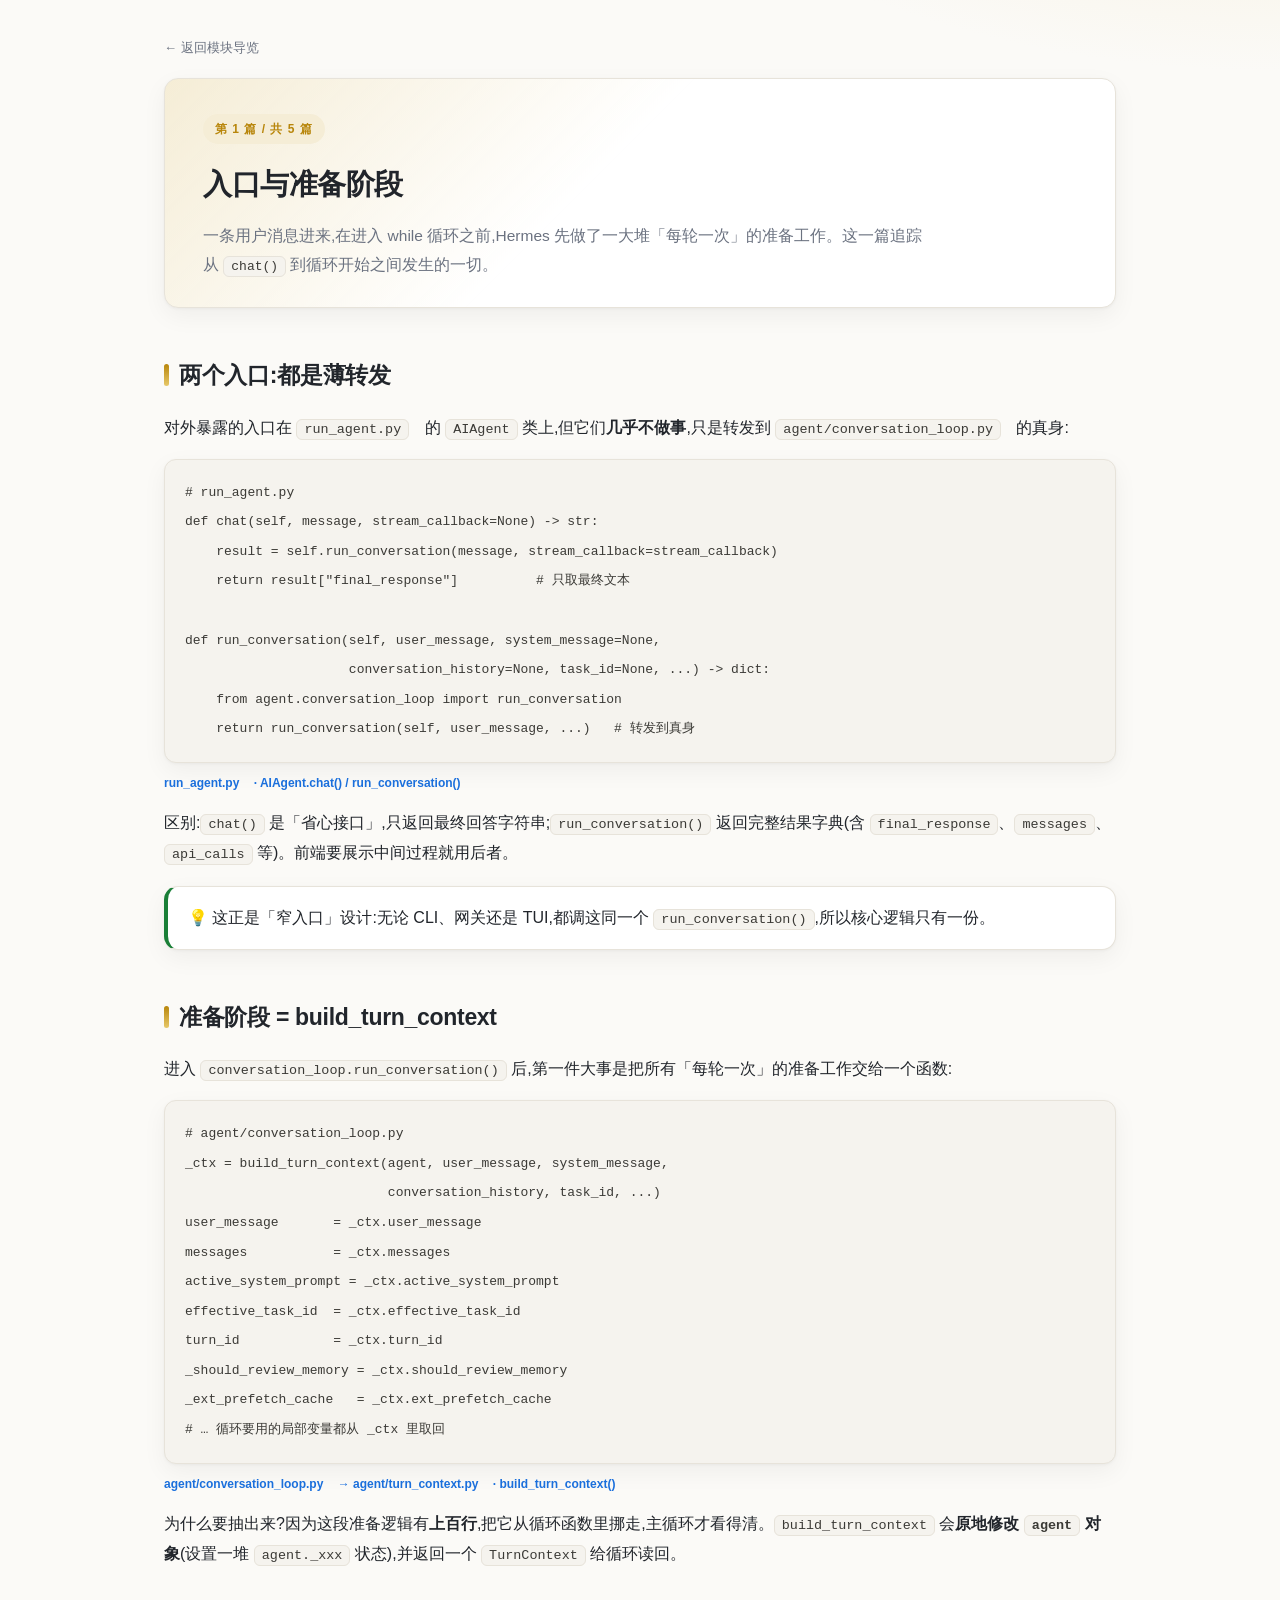
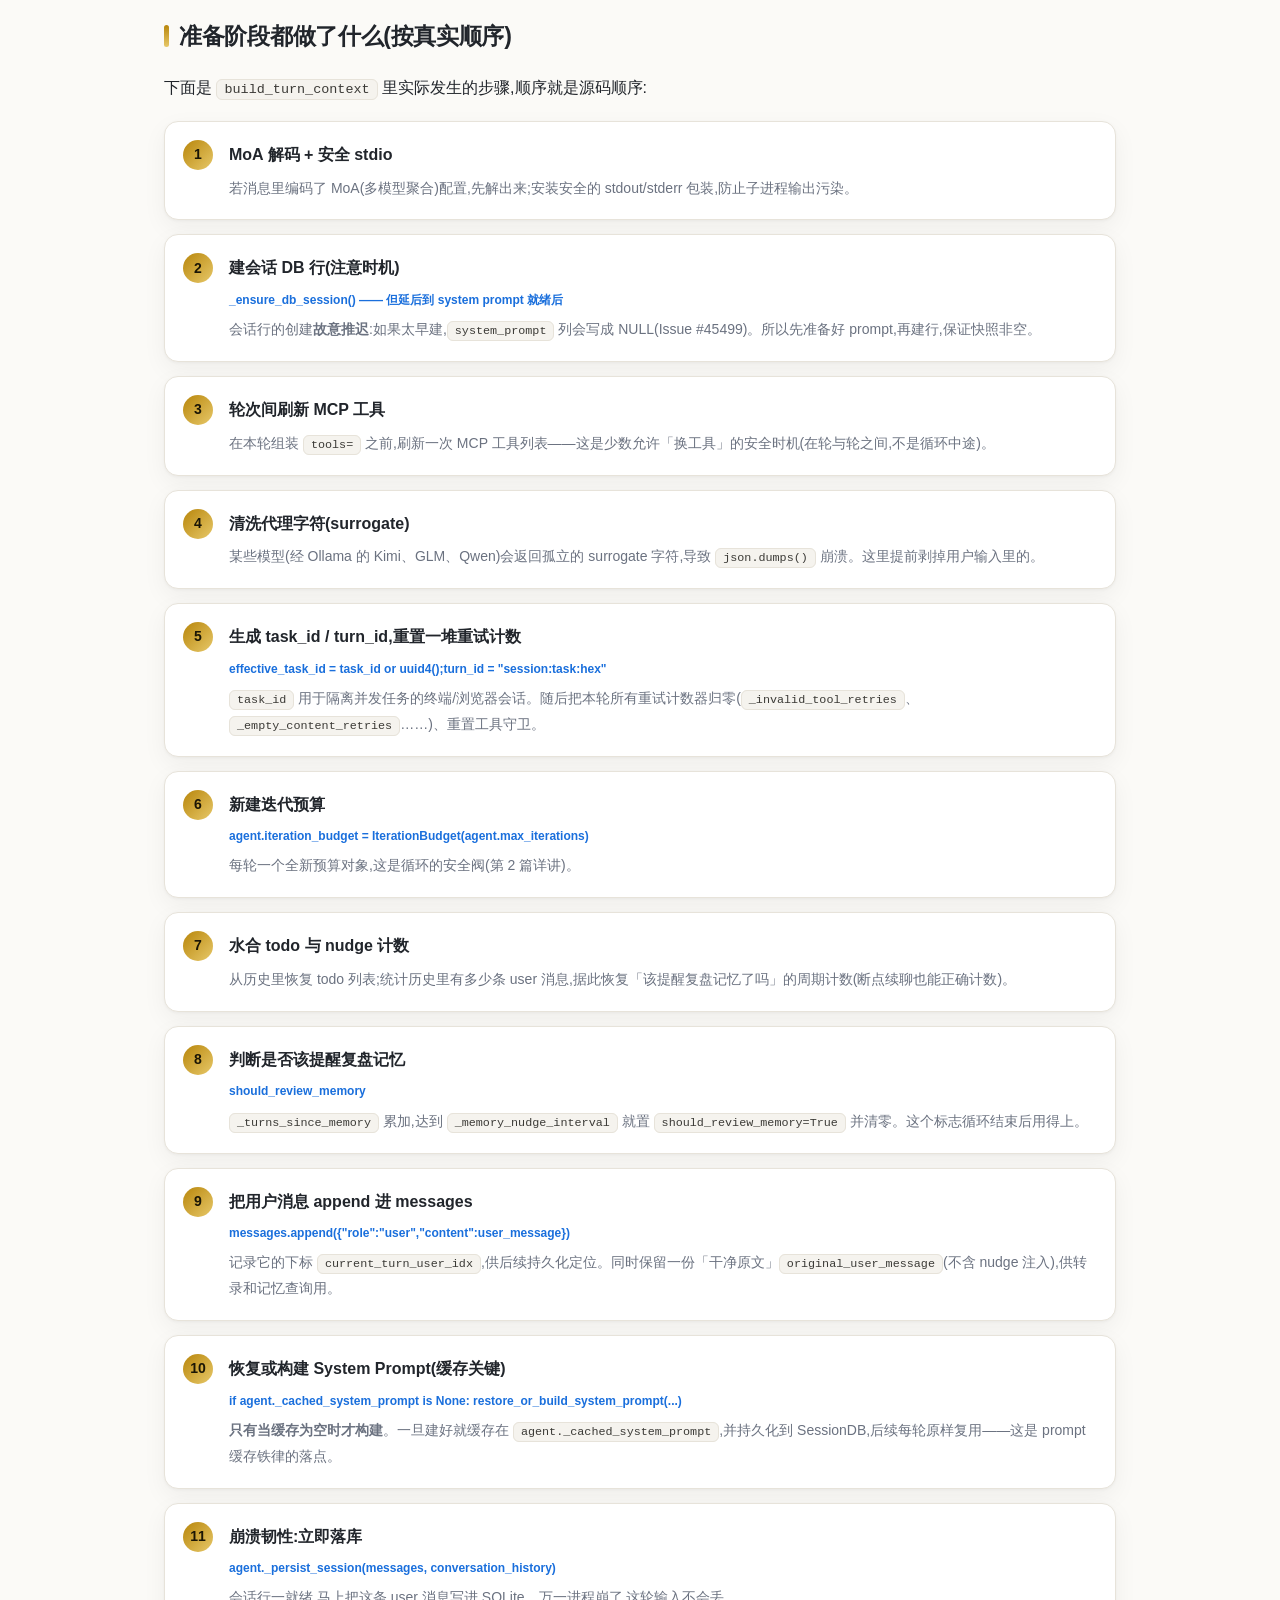
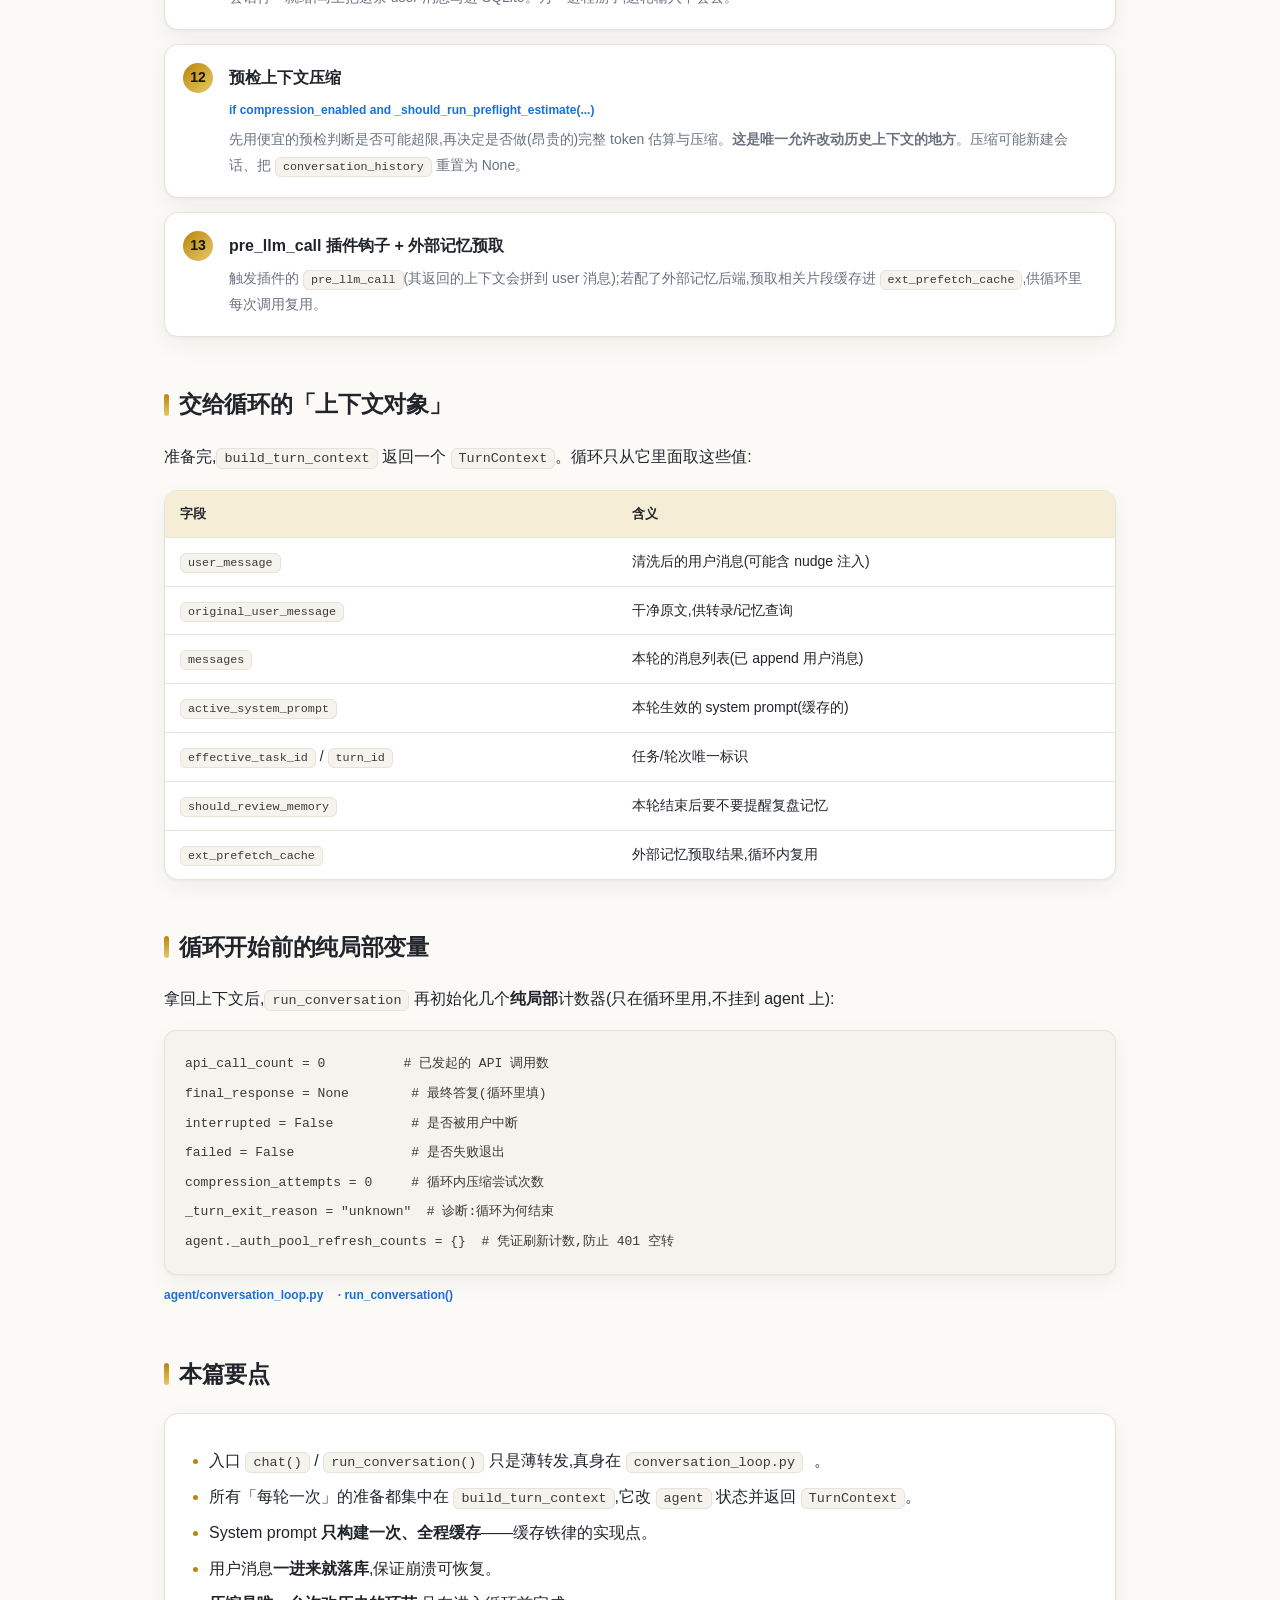
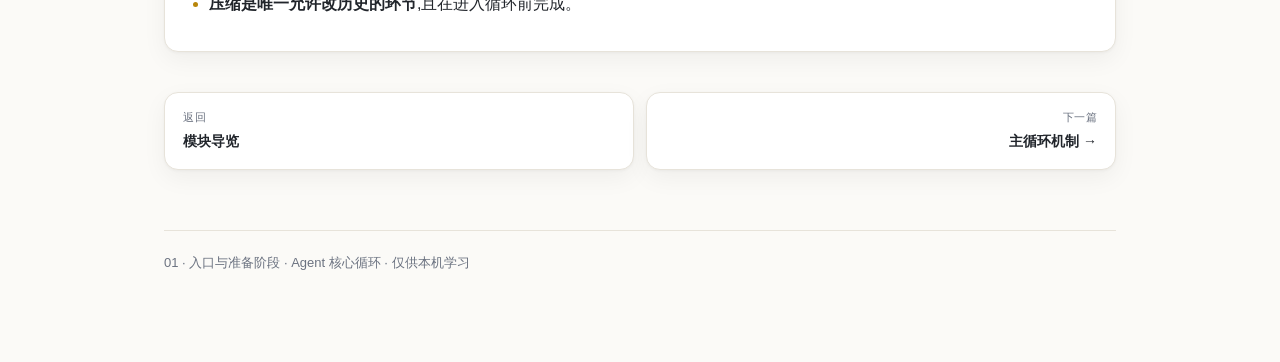
==== project-analysis/agent/01-entry-setup.html @ 7cfed2f9 "docs: add project-analysis source-study docs - AGENTS.md 完整中文版(AGENTS.zh.html) - 高层架构总览 + 请求全生命周期时序图" ====
<!DOCTYPE html>
<html lang="zh-CN">
<head>
<meta charset="UTF-8">
<meta name="viewport" content="width=device-width, initial-scale=1.0">
<title>01 · 入口与准备阶段 · Agent 核心循环</title>
<link rel="stylesheet" href="style.css">
</head>
<body>
<div id="progress"></div>
<div class="container">
<a class="back" href="index.html">返回模块导览</a>

<div class="hero">
  <span class="badge">第 1 篇 / 共 5 篇</span>
  <h1>入口与准备阶段</h1>
  <div class="sub">一条用户消息进来,在进入 while 循环之前,Hermes 先做了一大堆「每轮一次」的准备工作。这一篇追踪从 <code>chat()</code> 到循环开始之间发生的一切。</div>
</div>

<h2 id="entry">两个入口:都是薄转发</h2>
<p>对外暴露的入口在 <code>run_agent.py</code> 的 <code>AIAgent</code> 类上,但它们<strong>几乎不做事</strong>,只是转发到 <code>agent/conversation_loop.py</code> 的真身:</p>
<pre><code># run_agent.py
def chat(self, message, stream_callback=None) -> str:
    result = self.run_conversation(message, stream_callback=stream_callback)
    return result["final_response"]          # 只取最终文本

def run_conversation(self, user_message, system_message=None,
                     conversation_history=None, task_id=None, ...) -> dict:
    from agent.conversation_loop import run_conversation
    return run_conversation(self, user_message, ...)   # 转发到真身
</code></pre>
<div class="filehint">run_agent.py · AIAgent.chat() / run_conversation()</div>
<p>区别:<code>chat()</code> 是「省心接口」,只返回最终回答字符串;<code>run_conversation()</code> 返回完整结果字典(含 <code>final_response</code>、<code>messages</code>、<code>api_calls</code> 等)。前端要展示中间过程就用后者。</p>
<div class="box tip">这正是「窄入口」设计:无论 CLI、网关还是 TUI,都调这同一个 <code>run_conversation()</code>,所以核心逻辑只有一份。</div>

<h2 id="prologue">准备阶段 = build_turn_context</h2>
<p>进入 <code>conversation_loop.run_conversation()</code> 后,第一件大事是把所有「每轮一次」的准备工作交给一个函数:</p>
<pre><code># agent/conversation_loop.py
_ctx = build_turn_context(agent, user_message, system_message,
                          conversation_history, task_id, ...)
user_message       = _ctx.user_message
messages           = _ctx.messages
active_system_prompt = _ctx.active_system_prompt
effective_task_id  = _ctx.effective_task_id
turn_id            = _ctx.turn_id
_should_review_memory = _ctx.should_review_memory
_ext_prefetch_cache   = _ctx.ext_prefetch_cache
# … 循环要用的局部变量都从 _ctx 里取回
</code></pre>
<div class="filehint">agent/conversation_loop.py → agent/turn_context.py · build_turn_context()</div>
<p>为什么要抽出来?因为这段准备逻辑有<strong>上百行</strong>,把它从循环函数里挪走,主循环才看得清。<code>build_turn_context</code> 会<strong>原地修改 <code>agent</code> 对象</strong>(设置一堆 <code>agent._xxx</code> 状态),并返回一个 <code>TurnContext</code> 给循环读回。</p>

<h2 id="order">准备阶段都做了什么(按真实顺序)</h2>
<p>下面是 <code>build_turn_context</code> 里实际发生的步骤,顺序就是源码顺序:</p>
<ol class="steps">
  <li>
    <h4>MoA 解码 + 安全 stdio</h4>
    <p>若消息里编码了 MoA(多模型聚合)配置,先解出来;安装安全的 stdout/stderr 包装,防止子进程输出污染。</p>
  </li>
  <li>
    <h4>建会话 DB 行(注意时机)</h4>
    <p class="where">_ensure_db_session() —— 但延后到 system prompt 就绪后</p>
    <p>会话行的创建<strong>故意推迟</strong>:如果太早建,<code>system_prompt</code> 列会写成 NULL(Issue #45499)。所以先准备好 prompt,再建行,保证快照非空。</p>
  </li>
  <li>
    <h4>轮次间刷新 MCP 工具</h4>
    <p>在本轮组装 <code>tools=</code> 之前,刷新一次 MCP 工具列表——这是少数允许「换工具」的安全时机(在轮与轮之间,不是循环中途)。</p>
  </li>
  <li>
    <h4>清洗代理字符(surrogate)</h4>
    <p>某些模型(经 Ollama 的 Kimi、GLM、Qwen)会返回孤立的 surrogate 字符,导致 <code>json.dumps()</code> 崩溃。这里提前剥掉用户输入里的。</p>
  </li>
  <li>
    <h4>生成 task_id / turn_id,重置一堆重试计数</h4>
    <p class="where">effective_task_id = task_id or uuid4();turn_id = "session:task:hex"</p>
    <p><code>task_id</code> 用于隔离并发任务的终端/浏览器会话。随后把本轮所有重试计数器归零(<code>_invalid_tool_retries</code>、<code>_empty_content_retries</code>……)、重置工具守卫。</p>
  </li>
  <li>
    <h4>新建迭代预算</h4>
    <p class="where">agent.iteration_budget = IterationBudget(agent.max_iterations)</p>
    <p>每轮一个全新预算对象,这是循环的安全阀(第 2 篇详讲)。</p>
  </li>
  <li>
    <h4>水合 todo 与 nudge 计数</h4>
    <p>从历史里恢复 todo 列表;统计历史里有多少条 user 消息,据此恢复「该提醒复盘记忆了吗」的周期计数(断点续聊也能正确计数)。</p>
  </li>
  <li>
    <h4>判断是否该提醒复盘记忆</h4>
    <p class="where">should_review_memory</p>
    <p><code>_turns_since_memory</code> 累加,达到 <code>_memory_nudge_interval</code> 就置 <code>should_review_memory=True</code> 并清零。这个标志循环结束后用得上。</p>
  </li>
  <li>
    <h4>把用户消息 append 进 messages</h4>
    <p class="where">messages.append({"role":"user","content":user_message})</p>
    <p>记录它的下标 <code>current_turn_user_idx</code>,供后续持久化定位。同时保留一份「干净原文」<code>original_user_message</code>(不含 nudge 注入),供转录和记忆查询用。</p>
  </li>
  <li>
    <h4>恢复或构建 System Prompt(缓存关键)</h4>
    <p class="where">if agent._cached_system_prompt is None: restore_or_build_system_prompt(...)</p>
    <p><strong>只有当缓存为空时才构建</strong>。一旦建好就缓存在 <code>agent._cached_system_prompt</code>,并持久化到 SessionDB,后续每轮原样复用——这是 prompt 缓存铁律的落点。</p>
  </li>
  <li>
    <h4>崩溃韧性:立即落库</h4>
    <p class="where">agent._persist_session(messages, conversation_history)</p>
    <p>会话行一就绪,马上把这条 user 消息写进 SQLite。万一进程崩了,这轮输入不会丢。</p>
  </li>
  <li>
    <h4>预检上下文压缩</h4>
    <p class="where">if compression_enabled and _should_run_preflight_estimate(...)</p>
    <p>先用便宜的预检判断是否可能超限,再决定是否做(昂贵的)完整 token 估算与压缩。<strong>这是唯一允许改动历史上下文的地方</strong>。压缩可能新建会话、把 <code>conversation_history</code> 重置为 None。</p>
  </li>
  <li>
    <h4>pre_llm_call 插件钩子 + 外部记忆预取</h4>
    <p>触发插件的 <code>pre_llm_call</code>(其返回的上下文会拼到 user 消息);若配了外部记忆后端,预取相关片段缓存进 <code>ext_prefetch_cache</code>,供循环里每次调用复用。</p>
  </li>
</ol>

<h2 id="ctx">交给循环的「上下文对象」</h2>
<p>准备完,<code>build_turn_context</code> 返回一个 <code>TurnContext</code>。循环只从它里面取这些值:</p>
<table>
<tr><th>字段</th><th>含义</th></tr>
<tr><td><code>user_message</code></td><td>清洗后的用户消息(可能含 nudge 注入)</td></tr>
<tr><td><code>original_user_message</code></td><td>干净原文,供转录/记忆查询</td></tr>
<tr><td><code>messages</code></td><td>本轮的消息列表(已 append 用户消息)</td></tr>
<tr><td><code>active_system_prompt</code></td><td>本轮生效的 system prompt(缓存的)</td></tr>
<tr><td><code>effective_task_id</code> / <code>turn_id</code></td><td>任务/轮次唯一标识</td></tr>
<tr><td><code>should_review_memory</code></td><td>本轮结束后要不要提醒复盘记忆</td></tr>
<tr><td><code>ext_prefetch_cache</code></td><td>外部记忆预取结果,循环内复用</td></tr>
</table>

<h2 id="counters">循环开始前的纯局部变量</h2>
<p>拿回上下文后,<code>run_conversation</code> 再初始化几个<strong>纯局部</strong>计数器(只在循环里用,不挂到 agent 上):</p>
<pre><code>api_call_count = 0          # 已发起的 API 调用数
final_response = None        # 最终答复(循环里填)
interrupted = False          # 是否被用户中断
failed = False               # 是否失败退出
compression_attempts = 0     # 循环内压缩尝试次数
_turn_exit_reason = "unknown"  # 诊断:循环为何结束
agent._auth_pool_refresh_counts = {}  # 凭证刷新计数,防止 401 空转
</code></pre>
<div class="filehint">agent/conversation_loop.py · run_conversation()</div>

<h2 id="takeaway">本篇要点</h2>
<div class="box">
<ul>
<li>入口 <code>chat()</code> / <code>run_conversation()</code> 只是薄转发,真身在 <code>conversation_loop.py</code>。</li>
<li>所有「每轮一次」的准备都集中在 <code>build_turn_context</code>,它改 <code>agent</code> 状态并返回 <code>TurnContext</code>。</li>
<li>System prompt <strong>只构建一次、全程缓存</strong>——缓存铁律的实现点。</li>
<li>用户消息<strong>一进来就落库</strong>,保证崩溃可恢复。</li>
<li><strong>压缩是唯一允许改历史的环节</strong>,且在进入循环前完成。</li>
</ul>
</div>

<div class="docnav">
  <a href="index.html">
    <div class="label">返回</div>
    <div class="title">模块导览</div>
  </a>
  <a class="next" href="02-main-loop.html">
    <div class="label">下一篇</div>
    <div class="title">主循环机制 →</div>
  </a>
</div>

<footer>01 · 入口与准备阶段 · Agent 核心循环 · 仅供本机学习</footer>
</div>
<script src="../vscode-links.js"></script>
<script>
  const bar = document.getElementById('progress');
  const onScroll = () => { const h=document.documentElement; const sc=h.scrollTop||document.body.scrollTop;
    const max=h.scrollHeight-h.clientHeight; bar.style.width=(max>0?(sc/max)*100:0)+'%'; };
  document.addEventListener('scroll', onScroll, { passive:true }); onScroll();
</script>
</body>
</html>
---- project-analysis/agent/style.css ----
/* Hermes 源码学习 · agent 核心循环模块 · 共享样式 */
:root {
  --bg:#fbfaf7; --panel:#ffffff; --fg:#21252b; --muted:#6b7280; --border:#e7e3da;
  --accent:#b8860b; --accent-soft:#f5edd6; --accent2:#1a6fdc;
  --code-bg:#f5f3ee; --code-fg:#3b3a36;
  --warn:#9a6700; --warn-bg:#fff8c5; --ok:#1a7f37; --ok-bg:#dafbe1; --bad:#cf222e; --bad-bg:#ffebe9;
  --shadow:0 1px 3px rgba(0,0,0,.04), 0 8px 24px rgba(0,0,0,.05);
  --radius:14px;
}
@media (prefers-color-scheme: dark) {
  :root { --bg:#0b0e14; --panel:#11161f; --fg:#e6edf3; --muted:#9aa4b2; --border:#222a36;
          --accent:#e3b341; --accent-soft:#231d10; --accent2:#58a6ff;
          --code-bg:#0d1117; --code-fg:#c9d1d9; --warn-bg:#2d2a00; --ok-bg:#0f2417; --bad-bg:#2d0f12;
          --shadow:0 1px 3px rgba(0,0,0,.3), 0 8px 30px rgba(0,0,0,.4); }
}
* { box-sizing:border-box; }
html { scroll-behavior:smooth; }
body { margin:0; font-family:-apple-system,BlinkMacSystemFont,"PingFang SC","Segoe UI",Roboto,Helvetica,Arial,sans-serif;
       color:var(--fg); background:radial-gradient(1200px 600px at 100% -5%, var(--accent-soft), transparent 55%),var(--bg);
       line-height:1.85; font-size:16px; -webkit-font-smoothing:antialiased; }
#progress { position:fixed; top:0; left:0; height:3px; width:0;
            background:linear-gradient(90deg,var(--accent),#e7c869); z-index:99; transition:width .1s; }
.container { max-width:1000px; margin:0 auto; padding:32px 24px 90px; }
.back { display:inline-block; font-size:13px; color:var(--muted); text-decoration:none; margin-bottom:18px; }
.back:hover { color:var(--accent2); }
.back::before { content:"← "; }

.hero { background:var(--panel); border:1px solid var(--border); border-radius:var(--radius);
        padding:34px 38px 28px; box-shadow:var(--shadow); margin-bottom:28px;
        background-image:linear-gradient(135deg, var(--accent-soft) 0%, transparent 45%); }
.hero .badge { display:inline-block; font-size:12px; font-weight:700; letter-spacing:1px;
               color:var(--accent); background:var(--accent-soft); padding:4px 12px; border-radius:20px; text-transform:uppercase; }
.hero h1 { margin:14px 0 0; font-size:29px; font-weight:800; letter-spacing:-.5px; }
.hero .sub { color:var(--muted); margin-top:10px; font-size:15.5px; max-width:720px; }

h2 { font-size:23px; font-weight:700; margin:46px 0 16px; letter-spacing:-.3px;
     display:flex; align-items:center; gap:10px; scroll-margin-top:20px; }
h2::before { content:""; width:5px; height:22px; border-radius:3px; background:linear-gradient(180deg,var(--accent),#e7c869); }
h3 { font-size:17.5px; font-weight:700; margin-top:30px; scroll-margin-top:20px; }
h4 { font-size:14.5px; font-weight:700; margin-top:22px; color:var(--accent2); }
p { margin:14px 0; }
a { color:var(--accent2); }
strong { font-weight:700; }
em { color:var(--fg); font-style:normal; background:linear-gradient(180deg,transparent 65%,var(--accent-soft) 65%); padding:0 2px; }

code { background:var(--code-bg); padding:2px 7px; border-radius:6px; font-size:84%; color:var(--code-fg);
       font-family:"SF Mono",Menlo,Consolas,monospace; border:1px solid var(--border); }
pre { background:var(--code-bg); padding:18px 20px; border-radius:12px; overflow-x:auto;
      border:1px solid var(--border); box-shadow:var(--shadow); }
pre code { background:none; padding:0; border:none; font-size:13px; line-height:1.7; }
.filehint { font-size:12px; color:var(--accent2); font-weight:600; margin:-8px 0 8px; }

blockquote { border:none; margin:0 0 18px; padding:16px 20px; background:var(--panel);
             border-radius:var(--radius); box-shadow:var(--shadow); border-left:4px solid var(--accent); font-size:15px; }
.box { border:1px solid var(--border); border-radius:var(--radius); padding:16px 20px; margin:18px 0;
       background:var(--panel); box-shadow:var(--shadow); }
.box.warn { background:linear-gradient(0deg,var(--warn-bg),var(--warn-bg)); border-color:#e6c200; border-left:4px solid var(--warn); }
.box.warn::before { content:"⚠ "; font-weight:700; }
.box.tip { border-left:4px solid var(--ok); }
.box.tip::before { content:"💡 "; }

.diagram { background:var(--panel); border:1px solid var(--border); border-radius:var(--radius);
           padding:22px; box-shadow:var(--shadow); margin:18px 0; overflow-x:auto; text-align:center; }
.diagram .mermaid { display:inline-block; min-width:100%; }

.steps { counter-reset:step; margin:18px 0; padding:0; list-style:none; }
.steps > li { position:relative; background:var(--panel); border:1px solid var(--border); border-radius:var(--radius);
              padding:18px 20px 18px 64px; margin-bottom:14px; box-shadow:var(--shadow); }
.steps > li::before { counter-increment:step; content:counter(step); position:absolute; left:18px; top:18px;
                      width:30px; height:30px; border-radius:50%; background:linear-gradient(135deg,var(--accent),#e7c869);
                      color:#1a1505; font-weight:800; display:flex; align-items:center; justify-content:center; font-size:14px; }
.steps > li h4 { margin:0 0 6px; font-size:16px; color:var(--fg); }
.steps > li p { margin:6px 0 0; font-size:14px; color:var(--muted); }
.steps .where { font-size:12px; color:var(--accent2); font-weight:600; }

table { border-collapse:separate; border-spacing:0; width:100%; margin:18px 0; font-size:14px;
        background:var(--panel); border:1px solid var(--border); border-radius:var(--radius); overflow:hidden; box-shadow:var(--shadow); }
th,td { padding:11px 15px; text-align:left; border-bottom:1px solid var(--border); vertical-align:top; }
tr:last-child td { border-bottom:none; }
th { background:var(--accent-soft); font-weight:700; font-size:13px; }
tr:hover { background:var(--code-bg); }
ul,ol { padding-left:24px; }
li { margin:6px 0; }
li::marker { color:var(--accent); }

/* 文档间导航 */
.docnav { display:flex; justify-content:space-between; gap:12px; margin-top:40px; }
.docnav a { flex:1; text-decoration:none; padding:14px 18px; border:1px solid var(--border); border-radius:var(--radius);
            background:var(--panel); box-shadow:var(--shadow); transition:all .15s; font-size:14px; }
.docnav a:hover { border-color:var(--accent); transform:translateY(-2px); }
.docnav .label { font-size:11px; color:var(--muted); text-transform:uppercase; letter-spacing:.5px; }
.docnav .title { font-weight:700; color:var(--fg); margin-top:2px; }
.docnav .next { text-align:right; }

/* 模块导航卡片(index 用) */
.toc { display:grid; grid-template-columns:1fr; gap:14px; margin-top:18px; }
.toc a { display:flex; align-items:flex-start; gap:16px; text-decoration:none; background:var(--panel);
         border:1px solid var(--border); border-radius:var(--radius); padding:18px 20px; box-shadow:var(--shadow);
         transition:all .15s; }
.toc a:hover { border-color:var(--accent); transform:translateY(-2px); }
.toc .n { flex-shrink:0; width:34px; height:34px; border-radius:9px; background:linear-gradient(135deg,var(--accent),#e7c869);
          color:#1a1505; font-weight:800; display:flex; align-items:center; justify-content:center; font-size:15px; }
.toc .tc-body { flex:1; }
.toc .tc-title { font-weight:700; color:var(--fg); font-size:16px; }
.toc .tc-desc { color:var(--muted); font-size:13.5px; margin-top:3px; }
.toc .tc-files { color:var(--accent2); font-size:12px; margin-top:6px; font-family:"SF Mono",Menlo,Consolas,monospace; }

footer { margin-top:60px; color:var(--muted); font-size:13px; border-top:1px solid var(--border); padding-top:20px; }

@media (max-width:720px) { .docnav { flex-direction:column; } }
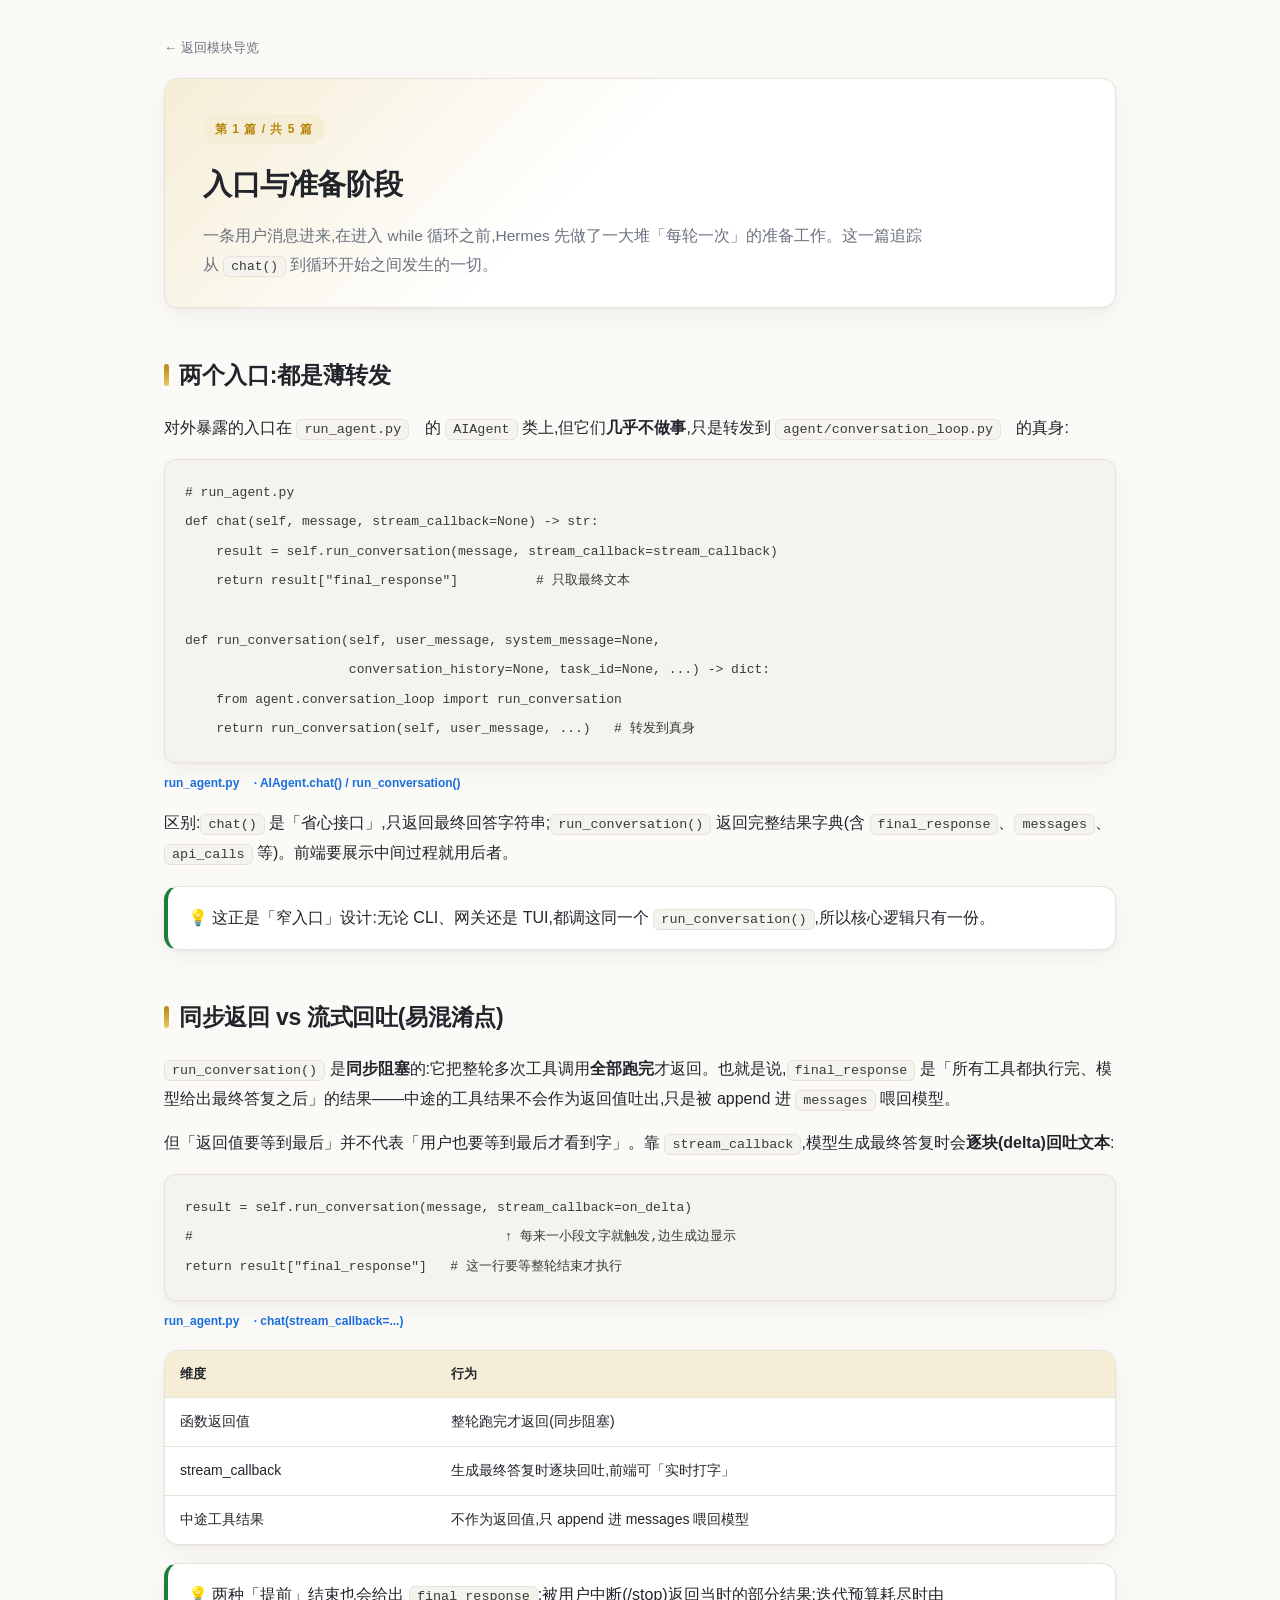
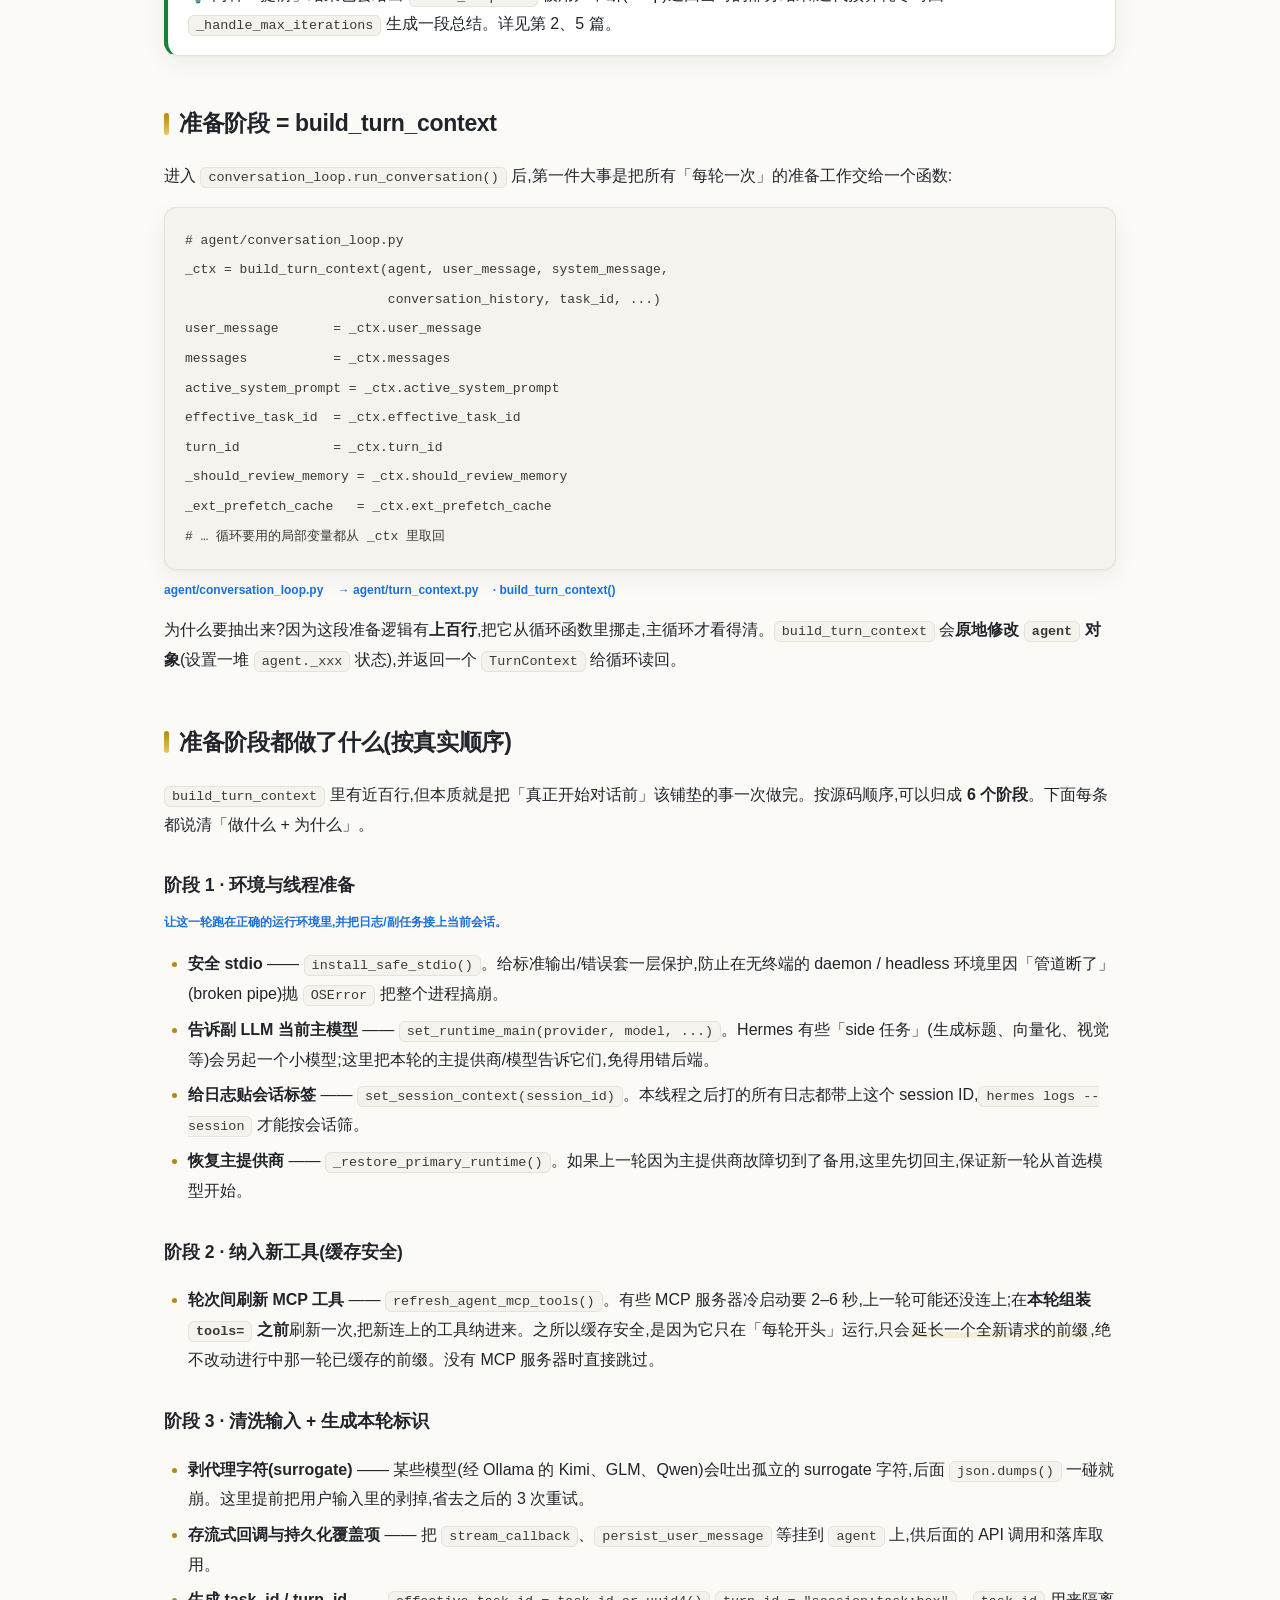
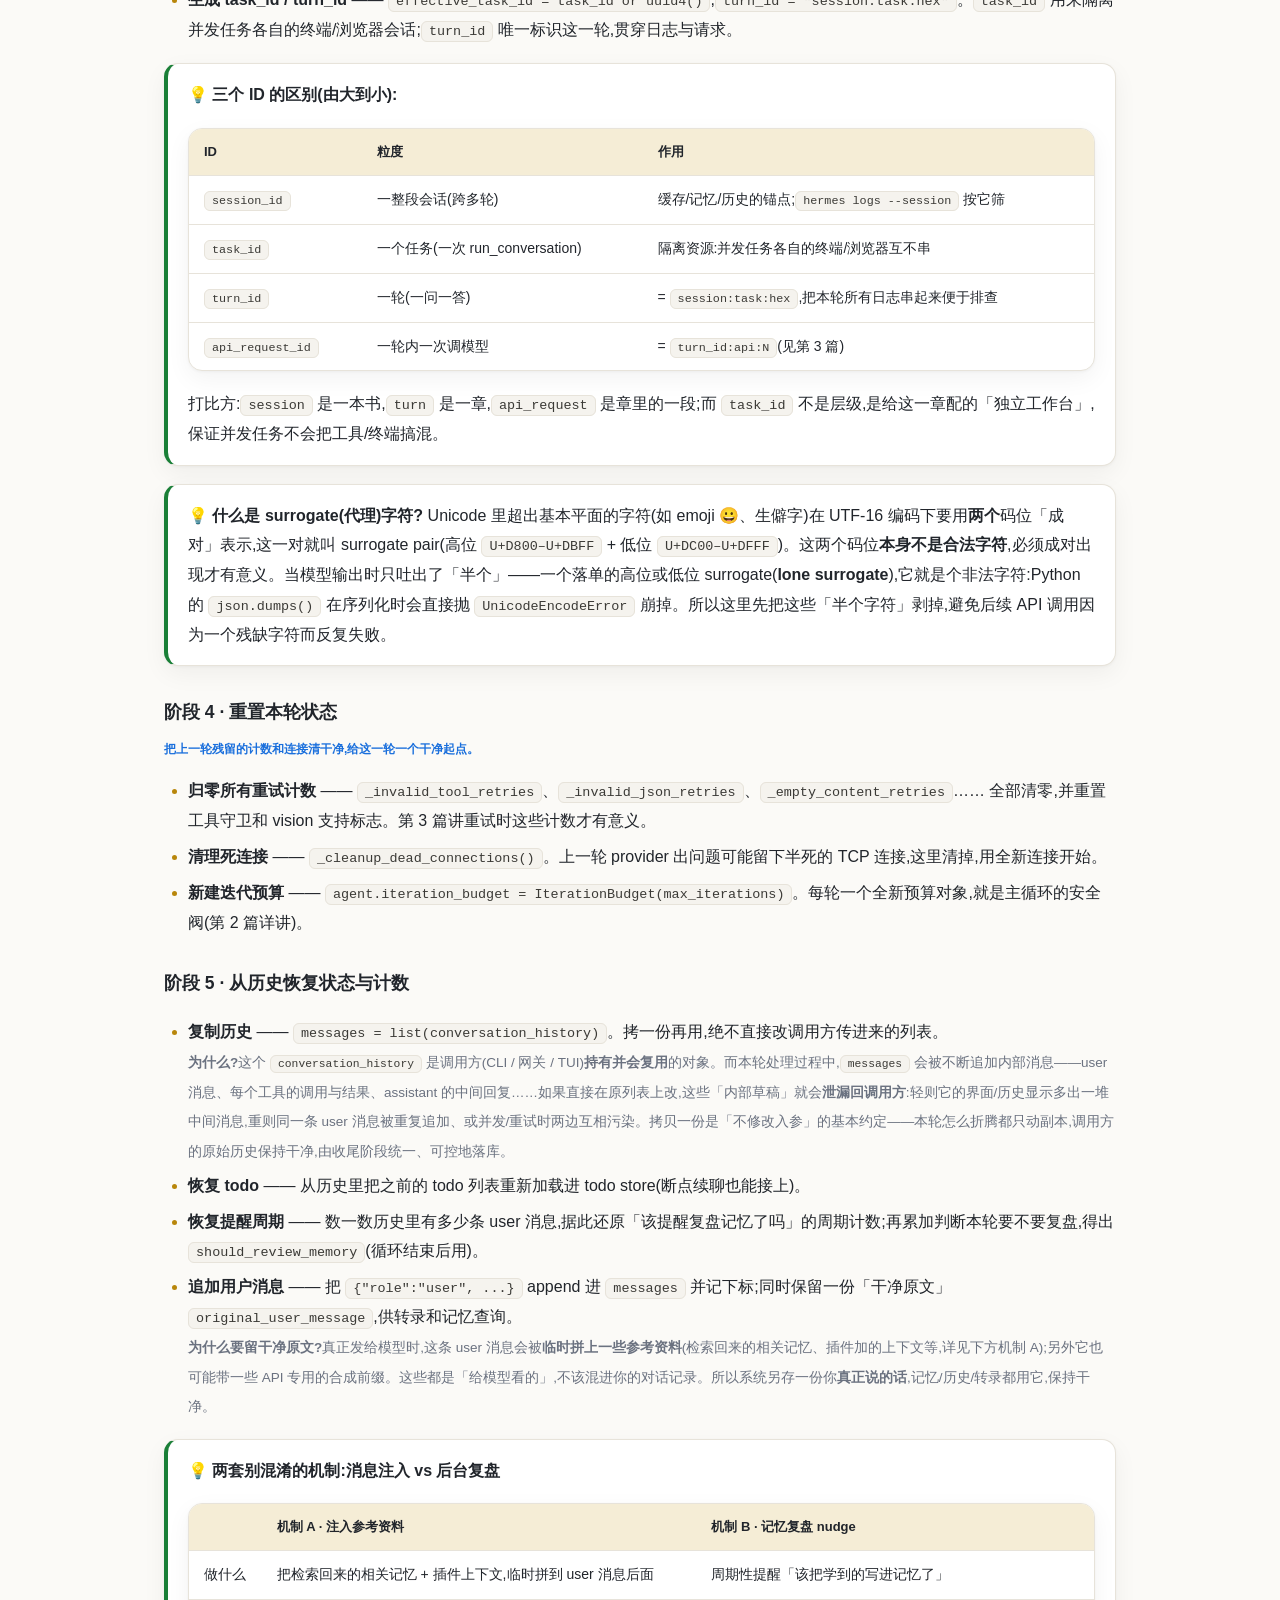
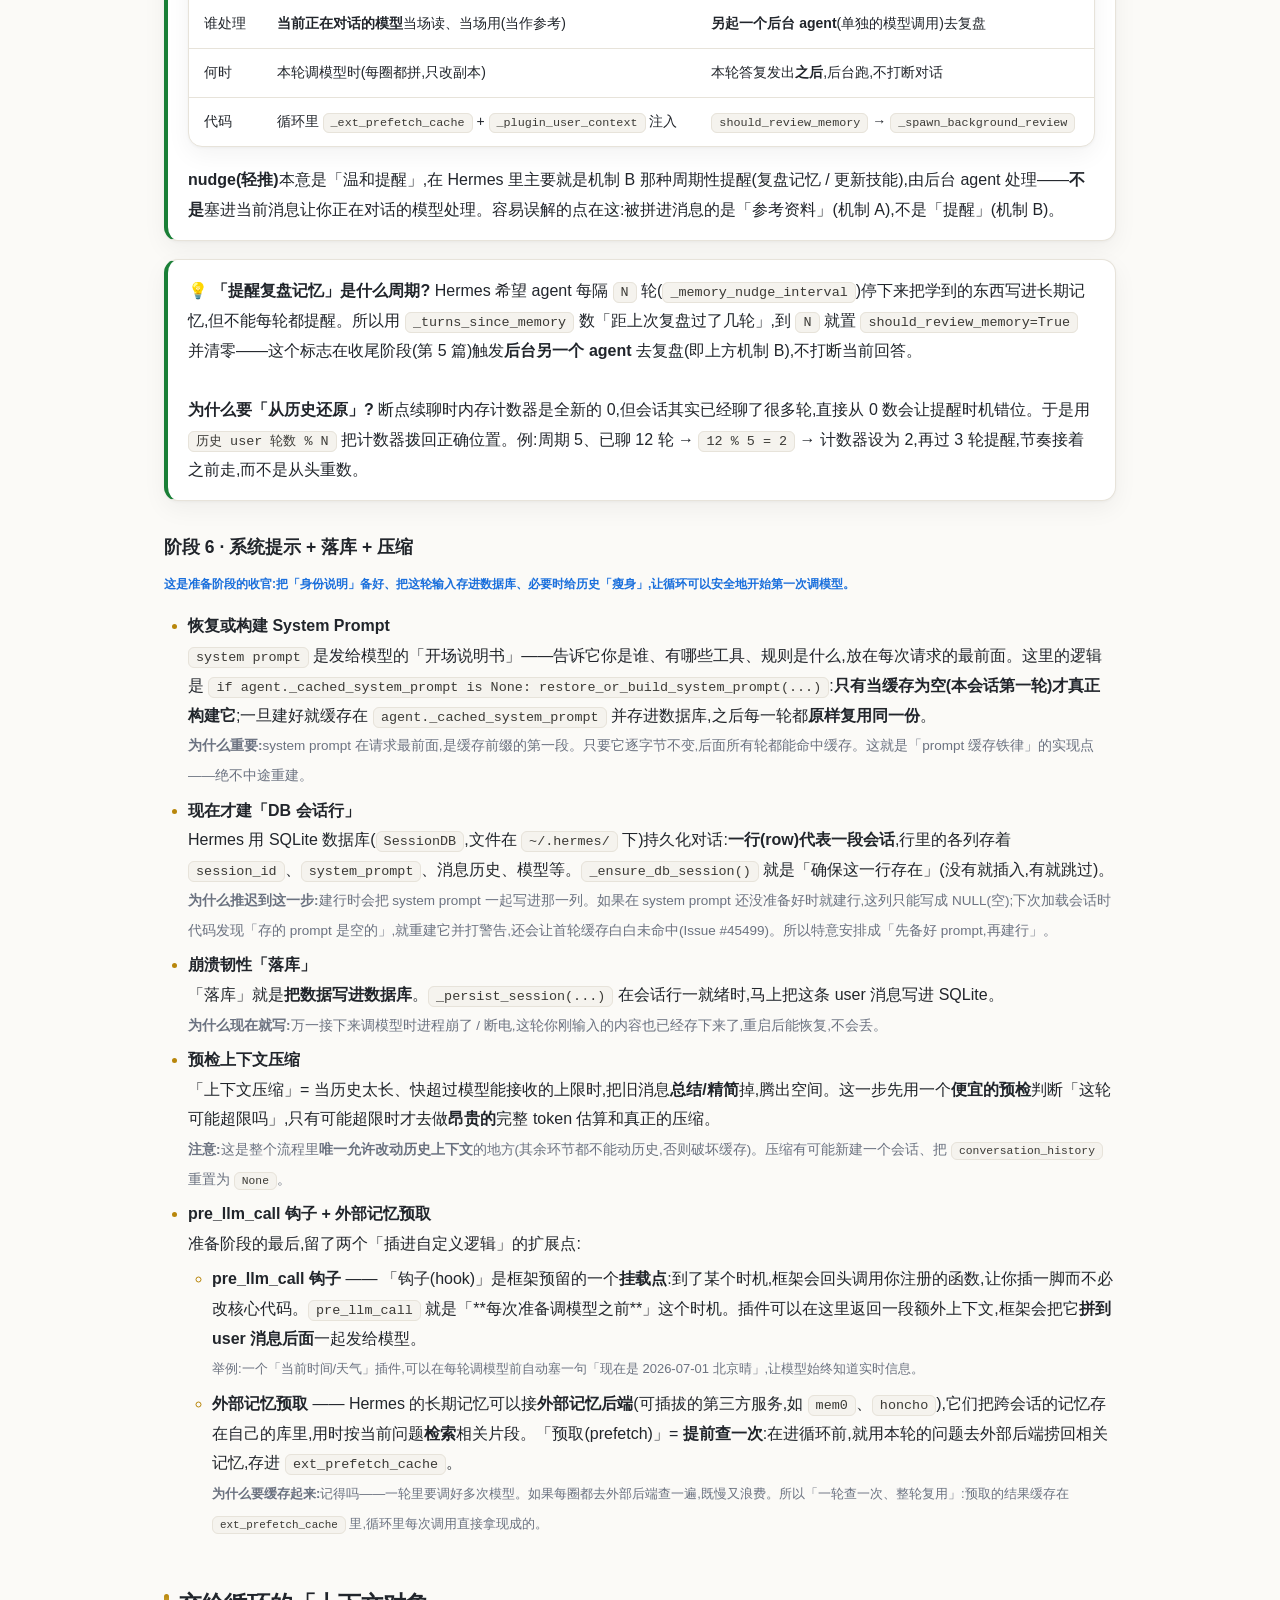
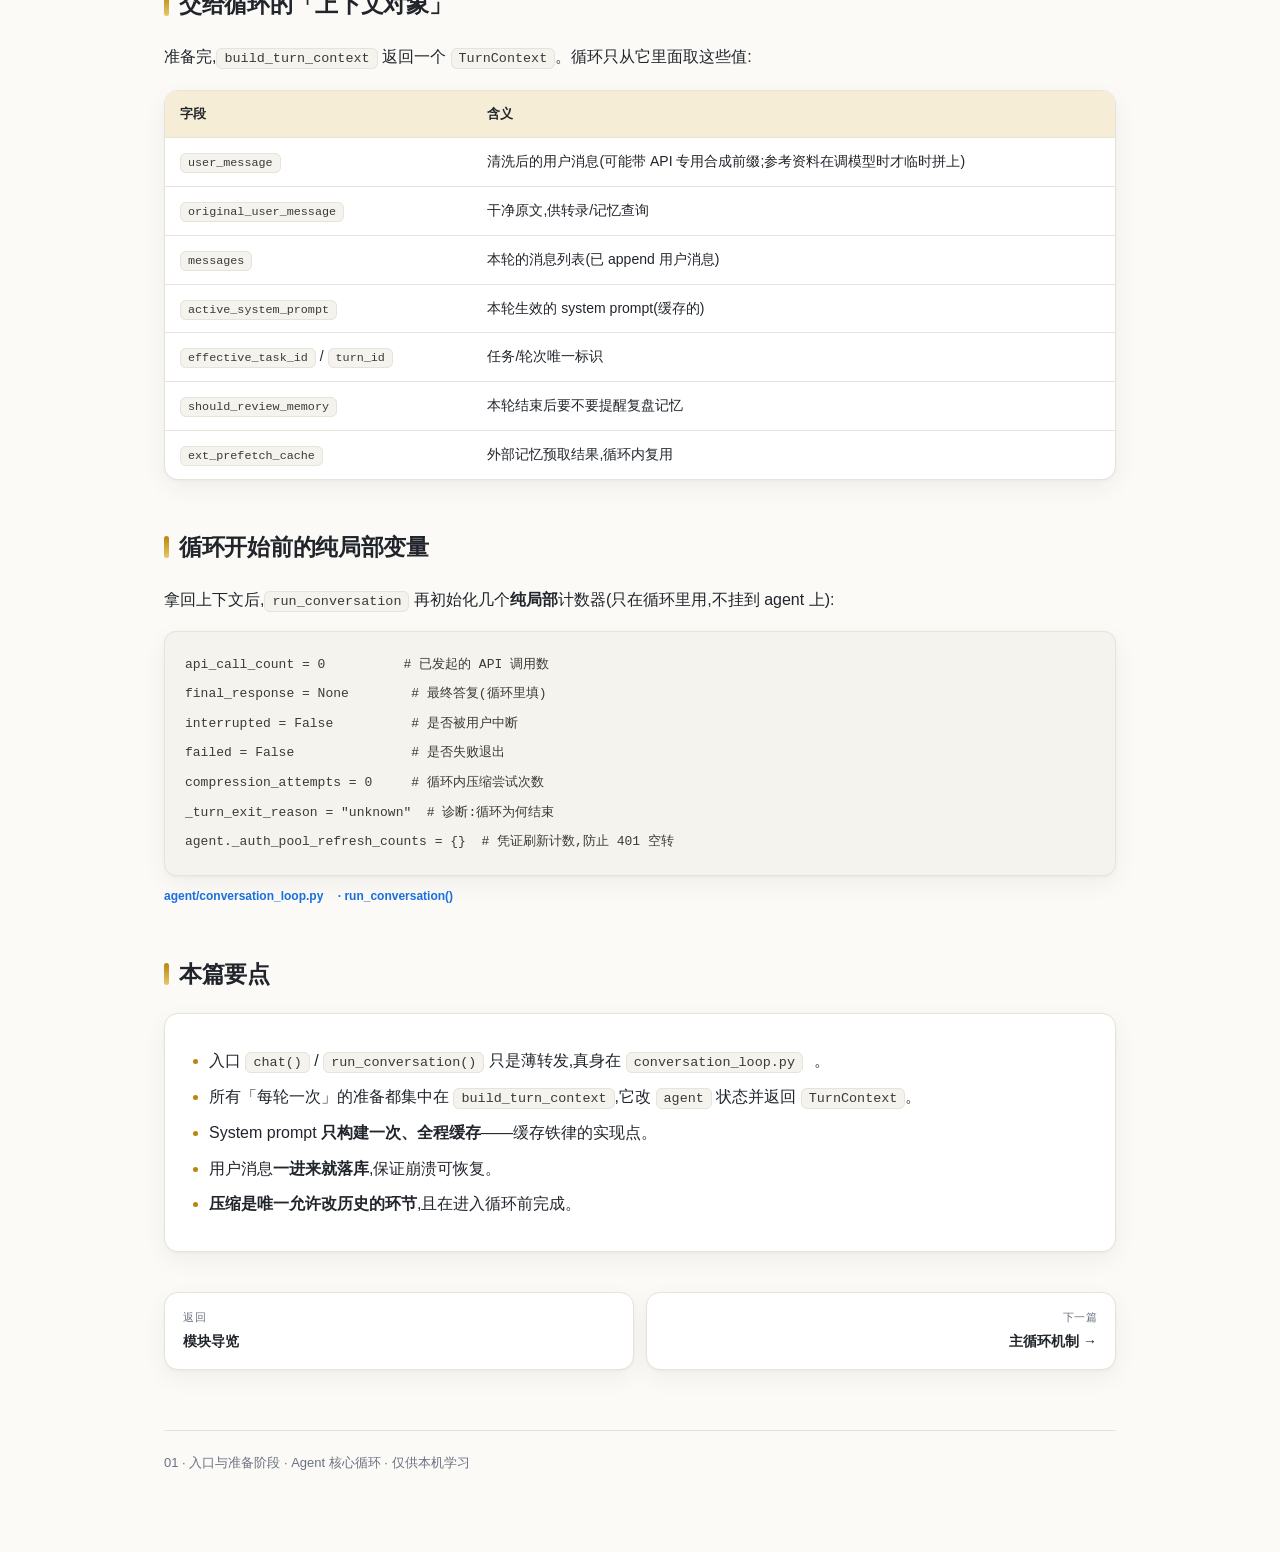
==== commit 649a9509: "docs: expand module-1 LLM-call chapter with implementation detail - 限流守卫: cross-session shared-file " ====
--- a/project-analysis/agent/01-entry-setup.html
+++ b/project-analysis/agent/01-entry-setup.html
@@ -32,6 +32,22 @@
 <div class="filehint">run_agent.py · AIAgent.chat() / run_conversation()</div>
 <p>区别:<code>chat()</code> 是「省心接口」,只返回最终回答字符串;<code>run_conversation()</code> 返回完整结果字典(含 <code>final_response</code>、<code>messages</code>、<code>api_calls</code> 等)。前端要展示中间过程就用后者。</p>
 <div class="box tip">这正是「窄入口」设计:无论 CLI、网关还是 TUI,都调这同一个 <code>run_conversation()</code>,所以核心逻辑只有一份。</div>
+
+<h2 id="sync">同步返回 vs 流式回吐(易混淆点)</h2>
+<p><code>run_conversation()</code> 是<strong>同步阻塞</strong>的:它把整轮多次工具调用<strong>全部跑完</strong>才返回。也就是说,<code>final_response</code> 是「所有工具都执行完、模型给出最终答复之后」的结果——中途的工具结果不会作为返回值吐出,只是被 append 进 <code>messages</code> 喂回模型。</p>
+<p>但「返回值要等到最后」并不代表「用户也要等到最后才看到字」。靠 <code>stream_callback</code>,模型生成最终答复时会<strong>逐块(delta)回吐文本</strong>:</p>
+<pre><code>result = self.run_conversation(message, stream_callback=on_delta)
+#                                        ↑ 每来一小段文字就触发,边生成边显示
+return result["final_response"]   # 这一行要等整轮结束才执行
+</code></pre>
+<div class="filehint">run_agent.py · chat(stream_callback=...)</div>
+<table>
+<tr><th>维度</th><th>行为</th></tr>
+<tr><td>函数返回值</td><td>整轮跑完才返回(同步阻塞)</td></tr>
+<tr><td>stream_callback</td><td>生成最终答复时逐块回吐,前端可「实时打字」</td></tr>
+<tr><td>中途工具结果</td><td>不作为返回值,只 append 进 messages 喂回模型</td></tr>
+</table>
+<div class="box tip">两种「提前」结束也会给出 <code>final_response</code>:被用户中断(/stop)返回当时的部分结果;迭代预算耗尽时由 <code>_handle_max_iterations</code> 生成一段总结。详见第 2、5 篇。</div>
 
 <h2 id="prologue">准备阶段 = build_turn_context</h2>
 <p>进入 <code>conversation_loop.run_conversation()</code> 后,第一件大事是把所有「每轮一次」的准备工作交给一个函数:</p>
@@ -51,75 +67,98 @@
 <p>为什么要抽出来?因为这段准备逻辑有<strong>上百行</strong>,把它从循环函数里挪走,主循环才看得清。<code>build_turn_context</code> 会<strong>原地修改 <code>agent</code> 对象</strong>(设置一堆 <code>agent._xxx</code> 状态),并返回一个 <code>TurnContext</code> 给循环读回。</p>
 
 <h2 id="order">准备阶段都做了什么(按真实顺序)</h2>
-<p>下面是 <code>build_turn_context</code> 里实际发生的步骤,顺序就是源码顺序:</p>
-<ol class="steps">
-  <li>
-    <h4>MoA 解码 + 安全 stdio</h4>
-    <p>若消息里编码了 MoA(多模型聚合)配置,先解出来;安装安全的 stdout/stderr 包装,防止子进程输出污染。</p>
-  </li>
-  <li>
-    <h4>建会话 DB 行(注意时机)</h4>
-    <p class="where">_ensure_db_session() —— 但延后到 system prompt 就绪后</p>
-    <p>会话行的创建<strong>故意推迟</strong>:如果太早建,<code>system_prompt</code> 列会写成 NULL(Issue #45499)。所以先准备好 prompt,再建行,保证快照非空。</p>
-  </li>
-  <li>
-    <h4>轮次间刷新 MCP 工具</h4>
-    <p>在本轮组装 <code>tools=</code> 之前,刷新一次 MCP 工具列表——这是少数允许「换工具」的安全时机(在轮与轮之间,不是循环中途)。</p>
-  </li>
-  <li>
-    <h4>清洗代理字符(surrogate)</h4>
-    <p>某些模型(经 Ollama 的 Kimi、GLM、Qwen)会返回孤立的 surrogate 字符,导致 <code>json.dumps()</code> 崩溃。这里提前剥掉用户输入里的。</p>
-  </li>
-  <li>
-    <h4>生成 task_id / turn_id,重置一堆重试计数</h4>
-    <p class="where">effective_task_id = task_id or uuid4();turn_id = "session:task:hex"</p>
-    <p><code>task_id</code> 用于隔离并发任务的终端/浏览器会话。随后把本轮所有重试计数器归零(<code>_invalid_tool_retries</code>、<code>_empty_content_retries</code>……)、重置工具守卫。</p>
-  </li>
-  <li>
-    <h4>新建迭代预算</h4>
-    <p class="where">agent.iteration_budget = IterationBudget(agent.max_iterations)</p>
-    <p>每轮一个全新预算对象,这是循环的安全阀(第 2 篇详讲)。</p>
-  </li>
-  <li>
-    <h4>水合 todo 与 nudge 计数</h4>
-    <p>从历史里恢复 todo 列表;统计历史里有多少条 user 消息,据此恢复「该提醒复盘记忆了吗」的周期计数(断点续聊也能正确计数)。</p>
-  </li>
-  <li>
-    <h4>判断是否该提醒复盘记忆</h4>
-    <p class="where">should_review_memory</p>
-    <p><code>_turns_since_memory</code> 累加,达到 <code>_memory_nudge_interval</code> 就置 <code>should_review_memory=True</code> 并清零。这个标志循环结束后用得上。</p>
-  </li>
-  <li>
-    <h4>把用户消息 append 进 messages</h4>
-    <p class="where">messages.append({"role":"user","content":user_message})</p>
-    <p>记录它的下标 <code>current_turn_user_idx</code>,供后续持久化定位。同时保留一份「干净原文」<code>original_user_message</code>(不含 nudge 注入),供转录和记忆查询用。</p>
-  </li>
-  <li>
-    <h4>恢复或构建 System Prompt(缓存关键)</h4>
-    <p class="where">if agent._cached_system_prompt is None: restore_or_build_system_prompt(...)</p>
-    <p><strong>只有当缓存为空时才构建</strong>。一旦建好就缓存在 <code>agent._cached_system_prompt</code>,并持久化到 SessionDB,后续每轮原样复用——这是 prompt 缓存铁律的落点。</p>
-  </li>
-  <li>
-    <h4>崩溃韧性:立即落库</h4>
-    <p class="where">agent._persist_session(messages, conversation_history)</p>
-    <p>会话行一就绪,马上把这条 user 消息写进 SQLite。万一进程崩了,这轮输入不会丢。</p>
-  </li>
-  <li>
-    <h4>预检上下文压缩</h4>
-    <p class="where">if compression_enabled and _should_run_preflight_estimate(...)</p>
-    <p>先用便宜的预检判断是否可能超限,再决定是否做(昂贵的)完整 token 估算与压缩。<strong>这是唯一允许改动历史上下文的地方</strong>。压缩可能新建会话、把 <code>conversation_history</code> 重置为 None。</p>
-  </li>
-  <li>
-    <h4>pre_llm_call 插件钩子 + 外部记忆预取</h4>
-    <p>触发插件的 <code>pre_llm_call</code>(其返回的上下文会拼到 user 消息);若配了外部记忆后端,预取相关片段缓存进 <code>ext_prefetch_cache</code>,供循环里每次调用复用。</p>
-  </li>
-</ol>
+<p><code>build_turn_context</code> 里有近百行,但本质就是把「真正开始对话前」该铺垫的事一次做完。按源码顺序,可以归成 <strong>6 个阶段</strong>。下面每条都说清「做什么 + 为什么」。</p>
+
+<h3>阶段 1 · 环境与线程准备</h3>
+<p class="filehint">让这一轮跑在正确的运行环境里,并把日志/副任务接上当前会话。</p>
+<ul>
+<li><strong>安全 stdio</strong> —— <code>install_safe_stdio()</code>。给标准输出/错误套一层保护,防止在无终端的 daemon / headless 环境里因「管道断了」(broken pipe)抛 <code>OSError</code> 把整个进程搞崩。</li>
+<li><strong>告诉副 LLM 当前主模型</strong> —— <code>set_runtime_main(provider, model, ...)</code>。Hermes 有些「side 任务」(生成标题、向量化、视觉等)会另起一个小模型;这里把本轮的主提供商/模型告诉它们,免得用错后端。</li>
+<li><strong>给日志贴会话标签</strong> —— <code>set_session_context(session_id)</code>。本线程之后打的所有日志都带上这个 session ID,<code>hermes logs --session</code> 才能按会话筛。</li>
+<li><strong>恢复主提供商</strong> —— <code>_restore_primary_runtime()</code>。如果上一轮因为主提供商故障切到了备用,这里先切回主,保证新一轮从首选模型开始。</li>
+</ul>
+
+<h3>阶段 2 · 纳入新工具(缓存安全)</h3>
+<ul>
+<li><strong>轮次间刷新 MCP 工具</strong> —— <code>refresh_agent_mcp_tools()</code>。有些 MCP 服务器冷启动要 2–6 秒,上一轮可能还没连上;在<strong>本轮组装 <code>tools=</code> 之前</strong>刷新一次,把新连上的工具纳进来。之所以缓存安全,是因为它只在「每轮开头」运行,只会<em>延长一个全新请求的前缀</em>,绝不改动进行中那一轮已缓存的前缀。没有 MCP 服务器时直接跳过。</li>
+</ul>
+
+<h3>阶段 3 · 清洗输入 + 生成本轮标识</h3>
+<ul>
+<li><strong>剥代理字符(surrogate)</strong> —— 某些模型(经 Ollama 的 Kimi、GLM、Qwen)会吐出孤立的 surrogate 字符,后面 <code>json.dumps()</code> 一碰就崩。这里提前把用户输入里的剥掉,省去之后的 3 次重试。</li>
+<li><strong>存流式回调与持久化覆盖项</strong> —— 把 <code>stream_callback</code>、<code>persist_user_message</code> 等挂到 <code>agent</code> 上,供后面的 API 调用和落库取用。</li>
+<li><strong>生成 task_id / turn_id</strong> —— <code>effective_task_id = task_id or uuid4()</code>,<code>turn_id = "session:task:hex"</code>。<code>task_id</code> 用来隔离并发任务各自的终端/浏览器会话;<code>turn_id</code> 唯一标识这一轮,贯穿日志与请求。</li>
+</ul>
+<div class="box tip"><strong>三个 ID 的区别(由大到小):</strong>
+<table>
+<tr><th>ID</th><th>粒度</th><th>作用</th></tr>
+<tr><td><code>session_id</code></td><td>一整段会话(跨多轮)</td><td>缓存/记忆/历史的锚点;<code>hermes logs --session</code> 按它筛</td></tr>
+<tr><td><code>task_id</code></td><td>一个任务(一次 run_conversation)</td><td>隔离资源:并发任务各自的终端/浏览器互不串</td></tr>
+<tr><td><code>turn_id</code></td><td>一轮(一问一答)</td><td>= <code>session:task:hex</code>,把本轮所有日志串起来便于排查</td></tr>
+<tr><td><code>api_request_id</code></td><td>一轮内一次调模型</td><td>= <code>turn_id:api:N</code>(见第 3 篇)</td></tr>
+</table>
+打比方:<code>session</code> 是一本书,<code>turn</code> 是一章,<code>api_request</code> 是章里的一段;而 <code>task_id</code> 不是层级,是给这一章配的「独立工作台」,保证并发任务不会把工具/终端搞混。</div>
+<div class="box tip"><strong>什么是 surrogate(代理)字符?</strong> Unicode 里超出基本平面的字符(如 emoji 😀、生僻字)在 UTF-16 编码下要用<strong>两个</strong>码位「成对」表示,这一对就叫 surrogate pair(高位 <code>U+D800–U+DBFF</code> + 低位 <code>U+DC00–U+DFFF</code>)。这两个码位<strong>本身不是合法字符</strong>,必须成对出现才有意义。当模型输出时只吐出了「半个」——一个落单的高位或低位 surrogate(<strong>lone surrogate</strong>),它就是个非法字符:Python 的 <code>json.dumps()</code> 在序列化时会直接抛 <code>UnicodeEncodeError</code> 崩掉。所以这里先把这些「半个字符」剥掉,避免后续 API 调用因为一个残缺字符而反复失败。</div>
+
+<h3>阶段 4 · 重置本轮状态</h3>
+<p class="filehint">把上一轮残留的计数和连接清干净,给这一轮一个干净起点。</p>
+<ul>
+<li><strong>归零所有重试计数</strong> —— <code>_invalid_tool_retries</code>、<code>_invalid_json_retries</code>、<code>_empty_content_retries</code>…… 全部清零,并重置工具守卫和 vision 支持标志。第 3 篇讲重试时这些计数才有意义。</li>
+<li><strong>清理死连接</strong> —— <code>_cleanup_dead_connections()</code>。上一轮 provider 出问题可能留下半死的 TCP 连接,这里清掉,用全新连接开始。</li>
+<li><strong>新建迭代预算</strong> —— <code>agent.iteration_budget = IterationBudget(max_iterations)</code>。每轮一个全新预算对象,就是主循环的安全阀(第 2 篇详讲)。</li>
+</ul>
+
+<h3>阶段 5 · 从历史恢复状态与计数</h3>
+<ul>
+<li><strong>复制历史</strong> —— <code>messages = list(conversation_history)</code>。拷一份再用,绝不直接改调用方传进来的列表。<br><span style="color:var(--muted);font-size:13.5px;"><strong>为什么?</strong>这个 <code>conversation_history</code> 是调用方(CLI / 网关 / TUI)<strong>持有并会复用</strong>的对象。而本轮处理过程中,<code>messages</code> 会被不断追加内部消息——user 消息、每个工具的调用与结果、assistant 的中间回复……如果直接在原列表上改,这些「内部草稿」就会<strong>泄漏回调用方</strong>:轻则它的界面/历史显示多出一堆中间消息,重则同一条 user 消息被重复追加、或并发/重试时两边互相污染。拷贝一份是「不修改入参」的基本约定——本轮怎么折腾都只动副本,调用方的原始历史保持干净,由收尾阶段统一、可控地落库。</span></li>
+<li><strong>恢复 todo</strong> —— 从历史里把之前的 todo 列表重新加载进 todo store(断点续聊也能接上)。</li>
+<li><strong>恢复提醒周期</strong> —— 数一数历史里有多少条 user 消息,据此还原「该提醒复盘记忆了吗」的周期计数;再累加判断本轮要不要复盘,得出 <code>should_review_memory</code>(循环结束后用)。</li>
+<li><strong>追加用户消息</strong> —— 把 <code>{"role":"user", ...}</code> append 进 <code>messages</code> 并记下标;同时保留一份「干净原文」<code>original_user_message</code>,供转录和记忆查询。<br><span style="color:var(--muted);font-size:13.5px;"><strong>为什么要留干净原文?</strong>真正发给模型时,这条 user 消息会被<strong>临时拼上一些参考资料</strong>(检索回来的相关记忆、插件加的上下文等,详见下方机制 A);另外它也可能带一些 API 专用的合成前缀。这些都是「给模型看的」,不该混进你的对话记录。所以系统另存一份你<strong>真正说的话</strong>,记忆/历史/转录都用它,保持干净。</span></li>
+</ul>
+<div class="box tip"><strong>两套别混淆的机制:消息注入 vs 后台复盘</strong>
+<table>
+<tr><th></th><th>机制 A · 注入参考资料</th><th>机制 B · 记忆复盘 nudge</th></tr>
+<tr><td>做什么</td><td>把检索回来的相关记忆 + 插件上下文,临时拼到 user 消息后面</td><td>周期性提醒「该把学到的写进记忆了」</td></tr>
+<tr><td>谁处理</td><td><strong>当前正在对话的模型</strong>当场读、当场用(当作参考)</td><td><strong>另起一个后台 agent</strong>(单独的模型调用)去复盘</td></tr>
+<tr><td>何时</td><td>本轮调模型时(每圈都拼,只改副本)</td><td>本轮答复发出<strong>之后</strong>,后台跑,不打断对话</td></tr>
+<tr><td>代码</td><td>循环里 <code>_ext_prefetch_cache</code> + <code>_plugin_user_context</code> 注入</td><td><code>should_review_memory</code> → <code>_spawn_background_review</code></td></tr>
+</table>
+<strong>nudge(轻推)</strong>本意是「温和提醒」,在 Hermes 里主要就是机制 B 那种周期性提醒(复盘记忆 / 更新技能),由后台 agent 处理——<strong>不是</strong>塞进当前消息让你正在对话的模型处理。容易误解的点在这:被拼进消息的是「参考资料」(机制 A),不是「提醒」(机制 B)。</div>
+<div class="box tip"><strong>「提醒复盘记忆」是什么周期?</strong> Hermes 希望 agent 每隔 <code>N</code> 轮(<code>_memory_nudge_interval</code>)停下来把学到的东西写进长期记忆,但不能每轮都提醒。所以用 <code>_turns_since_memory</code> 数「距上次复盘过了几轮」,到 <code>N</code> 就置 <code>should_review_memory=True</code> 并清零——这个标志在收尾阶段(第 5 篇)触发<strong>后台另一个 agent</strong> 去复盘(即上方机制 B),不打断当前回答。<br><br><strong>为什么要「从历史还原」?</strong> 断点续聊时内存计数器是全新的 0,但会话其实已经聊了很多轮,直接从 0 数会让提醒时机错位。于是用 <code>历史 user 轮数 % N</code> 把计数器拨回正确位置。例:周期 5、已聊 12 轮 → <code>12 % 5 = 2</code> → 计数器设为 2,再过 3 轮提醒,节奏接着之前走,而不是从头重数。</div>
+
+<h3>阶段 6 · 系统提示 + 落库 + 压缩</h3>
+<p class="filehint">这是准备阶段的收官:把「身份说明」备好、把这轮输入存进数据库、必要时给历史「瘦身」,让循环可以安全地开始第一次调模型。</p>
+<ul>
+<li><strong>恢复或构建 System Prompt</strong><br>
+<code>system prompt</code> 是发给模型的「开场说明书」——告诉它你是谁、有哪些工具、规则是什么,放在每次请求的最前面。这里的逻辑是 <code>if agent._cached_system_prompt is None: restore_or_build_system_prompt(...)</code>:<strong>只有当缓存为空(本会话第一轮)才真正构建它</strong>;一旦建好就缓存在 <code>agent._cached_system_prompt</code> 并存进数据库,之后每一轮都<strong>原样复用同一份</strong>。
+<br><span style="color:var(--muted);font-size:13.5px;"><strong>为什么重要:</strong>system prompt 在请求最前面,是缓存前缀的第一段。只要它逐字节不变,后面所有轮都能命中缓存。这就是「prompt 缓存铁律」的实现点——绝不中途重建。</span></li>
+
+<li><strong>现在才建「DB 会话行」</strong><br>
+Hermes 用 SQLite 数据库(<code>SessionDB</code>,文件在 <code>~/.hermes/</code> 下)持久化对话:<strong>一行(row)代表一段会话</strong>,行里的各列存着 <code>session_id</code>、<code>system_prompt</code>、消息历史、模型等。<code>_ensure_db_session()</code> 就是「确保这一行存在」(没有就插入,有就跳过)。
+<br><span style="color:var(--muted);font-size:13.5px;"><strong>为什么推迟到这一步:</strong>建行时会把 system prompt 一起写进那一列。如果在 system prompt 还没准备好时就建行,这列只能写成 NULL(空);下次加载会话时代码发现「存的 prompt 是空的」,就重建它并打警告,还会让首轮缓存白白未命中(Issue #45499)。所以特意安排成「先备好 prompt,再建行」。</span></li>
+
+<li><strong>崩溃韧性「落库」</strong><br>
+「落库」就是<strong>把数据写进数据库</strong>。<code>_persist_session(...)</code> 在会话行一就绪时,马上把这条 user 消息写进 SQLite。
+<br><span style="color:var(--muted);font-size:13.5px;"><strong>为什么现在就写:</strong>万一接下来调模型时进程崩了 / 断电,这轮你刚输入的内容也已经存下来了,重启后能恢复,不会丢。</span></li>
+
+<li><strong>预检上下文压缩</strong><br>
+「上下文压缩」= 当历史太长、快超过模型能接收的上限时,把旧消息<strong>总结/精简</strong>掉,腾出空间。这一步先用一个<strong>便宜的预检</strong>判断「这轮可能超限吗」,只有可能超限时才去做<strong>昂贵的</strong>完整 token 估算和真正的压缩。
+<br><span style="color:var(--muted);font-size:13.5px;"><strong>注意:</strong>这是整个流程里<strong>唯一允许改动历史上下文</strong>的地方(其余环节都不能动历史,否则破坏缓存)。压缩有可能新建一个会话、把 <code>conversation_history</code> 重置为 <code>None</code>。</span></li>
+
+<li><strong>pre_llm_call 钩子 + 外部记忆预取</strong><br>
+准备阶段的最后,留了两个「插进自定义逻辑」的扩展点:
+<ul style="margin-top:6px;">
+<li><strong>pre_llm_call 钩子</strong> —— 「钩子(hook)」是框架预留的一个<strong>挂载点</strong>:到了某个时机,框架会回头调用你注册的函数,让你插一脚而不必改核心代码。<code>pre_llm_call</code> 就是「**每次准备调模型之前**」这个时机。插件可以在这里返回一段额外上下文,框架会把它<strong>拼到 user 消息后面</strong>一起发给模型。<br><span style="color:var(--muted);font-size:13px;">举例:一个「当前时间/天气」插件,可以在每轮调模型前自动塞一句「现在是 2026-07-01 北京晴」,让模型始终知道实时信息。</span></li>
+<li><strong>外部记忆预取</strong> —— Hermes 的长期记忆可以接<strong>外部记忆后端</strong>(可插拔的第三方服务,如 <code>mem0</code>、<code>honcho</code>),它们把跨会话的记忆存在自己的库里,用时按当前问题<strong>检索</strong>相关片段。「预取(prefetch)」= <strong>提前查一次</strong>:在进循环前,就用本轮的问题去外部后端捞回相关记忆,存进 <code>ext_prefetch_cache</code>。<br><span style="color:var(--muted);font-size:13px;"><strong>为什么要缓存起来:</strong>记得吗——一轮里要调好多次模型。如果每圈都去外部后端查一遍,既慢又浪费。所以「一轮查一次、整轮复用」:预取的结果缓存在 <code>ext_prefetch_cache</code> 里,循环里每次调用直接拿现成的。</span></li>
+</ul>
+</li>
+</ul>
 
 <h2 id="ctx">交给循环的「上下文对象」</h2>
 <p>准备完,<code>build_turn_context</code> 返回一个 <code>TurnContext</code>。循环只从它里面取这些值:</p>
 <table>
 <tr><th>字段</th><th>含义</th></tr>
-<tr><td><code>user_message</code></td><td>清洗后的用户消息(可能含 nudge 注入)</td></tr>
+<tr><td><code>user_message</code></td><td>清洗后的用户消息(可能带 API 专用合成前缀;参考资料在调模型时才临时拼上)</td></tr>
 <tr><td><code>original_user_message</code></td><td>干净原文,供转录/记忆查询</td></tr>
 <tr><td><code>messages</code></td><td>本轮的消息列表(已 append 用户消息)</td></tr>
 <tr><td><code>active_system_prompt</code></td><td>本轮生效的 system prompt(缓存的)</td></tr>
